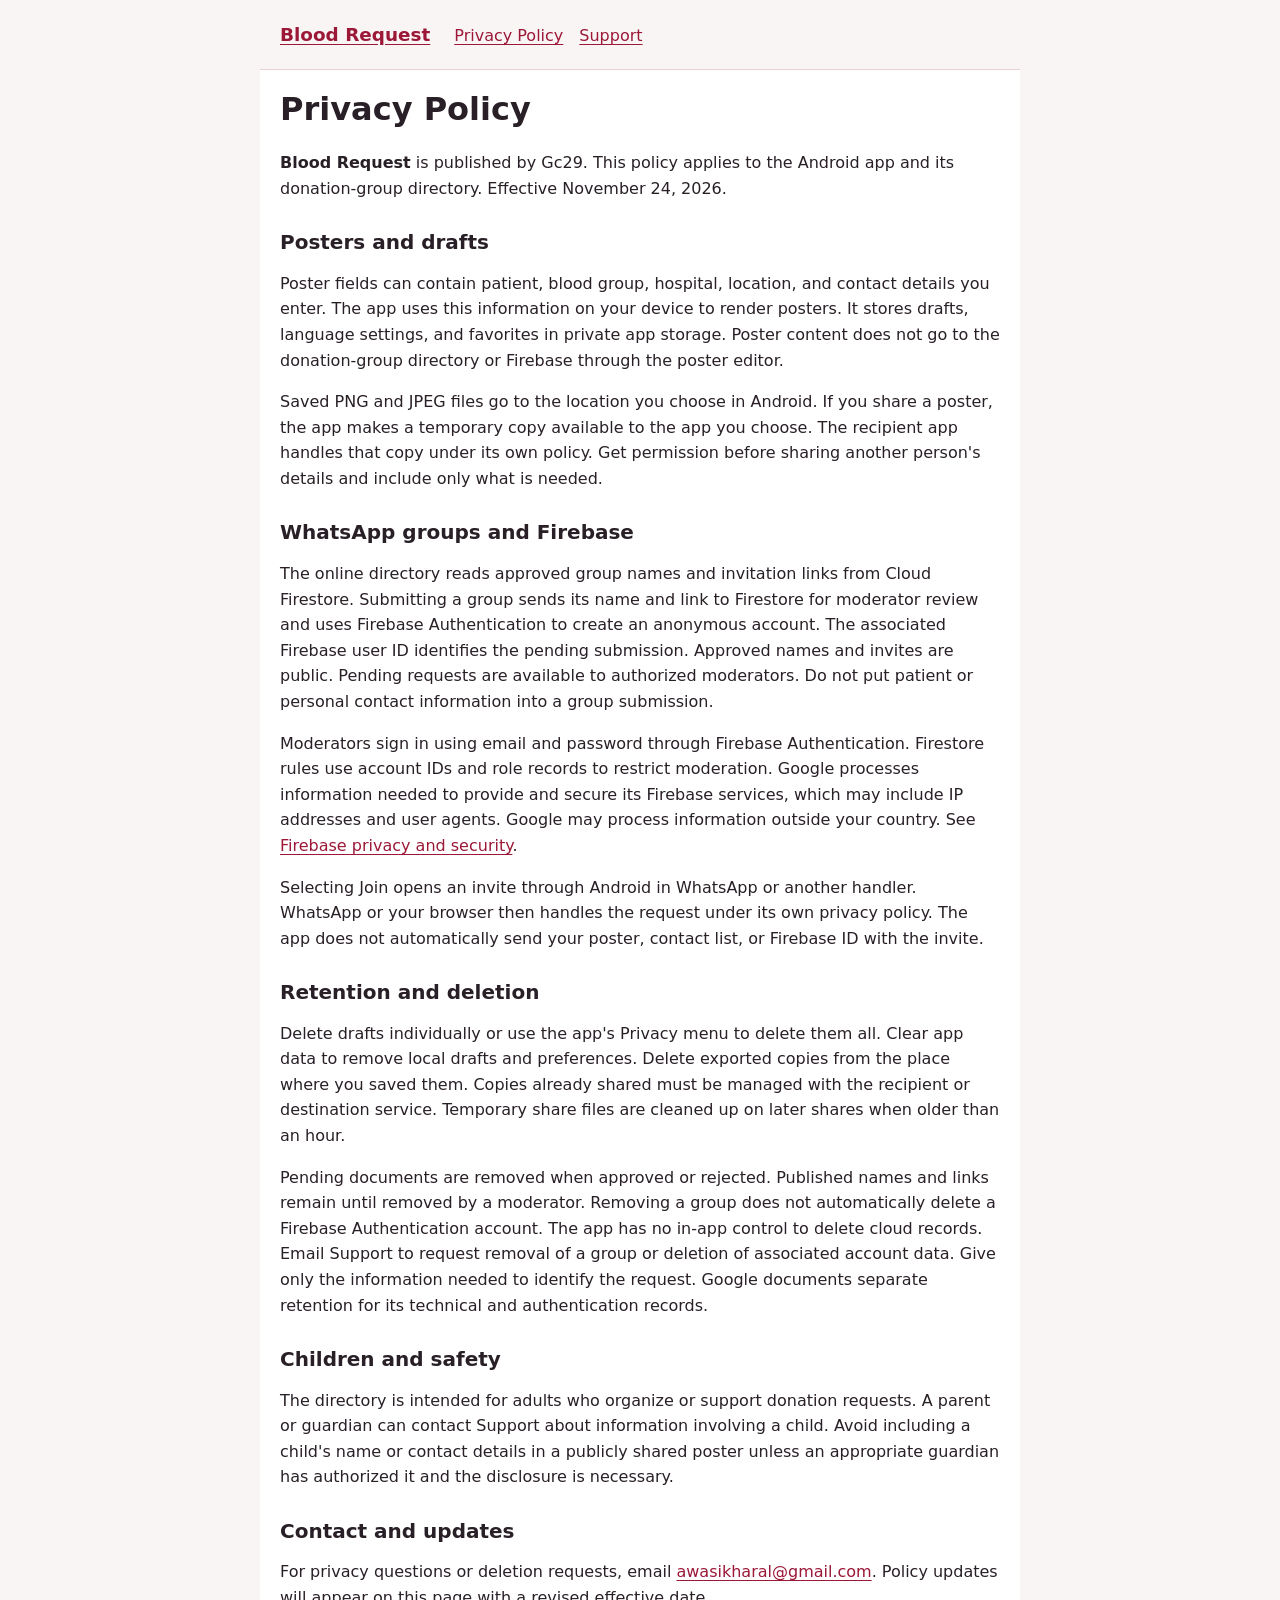
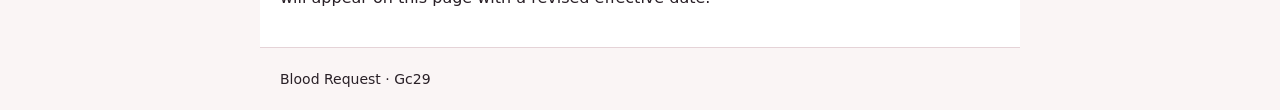
==== docs/privacy/index.html @ 8cca87ea "Rename to Blood Request and add launcher artwork and public pages [build-test-apk]" ====
<!doctype html>
<html lang="en">
<head>
  <meta charset="utf-8">
  <meta name="viewport" content="width=device-width, initial-scale=1">
  <title>Privacy Policy | Blood Request</title>
  <link rel="stylesheet" href="../site.css">
</head>
<body>
  <header>
    <a href="../">Blood Request</a>
    <nav aria-label="Primary">
      <a href="../privacy/">Privacy Policy</a>
      <a href="../support/">Support</a>
    </nav>
  </header>
  <main>
    <h1>Privacy Policy</h1>
    <p><strong>Blood Request</strong> is published by Gc29. This policy applies to the Android app and its donation-group directory. Effective November 24, 2026.</p>
<h2>Posters and drafts</h2>
<p>Poster fields can contain patient, blood group, hospital, location, and contact details you enter. The app uses this information on your device to render posters. It stores drafts, language settings, and favorites in private app storage. Poster content does not go to the donation-group directory or Firebase through the poster editor.</p>
<p>Saved PNG and JPEG files go to the location you choose in Android. If you share a poster, the app makes a temporary copy available to the app you choose. The recipient app handles that copy under its own policy. Get permission before sharing another person's details and include only what is needed.</p>
<h2>WhatsApp groups and Firebase</h2>
<p>The online directory reads approved group names and invitation links from Cloud Firestore. Submitting a group sends its name and link to Firestore for moderator review and uses Firebase Authentication to create an anonymous account. The associated Firebase user ID identifies the pending submission. Approved names and invites are public. Pending requests are available to authorized moderators. Do not put patient or personal contact information into a group submission.</p>
<p>Moderators sign in using email and password through Firebase Authentication. Firestore rules use account IDs and role records to restrict moderation. Google processes information needed to provide and secure its Firebase services, which may include IP addresses and user agents. Google may process information outside your country. See <a href="https://firebase.google.com/support/privacy">Firebase privacy and security</a>.</p>
<p>Selecting Join opens an invite through Android in WhatsApp or another handler. WhatsApp or your browser then handles the request under its own privacy policy. The app does not automatically send your poster, contact list, or Firebase ID with the invite.</p>
<h2>Retention and deletion</h2>
<p>Delete drafts individually or use the app's Privacy menu to delete them all. Clear app data to remove local drafts and preferences. Delete exported copies from the place where you saved them. Copies already shared must be managed with the recipient or destination service. Temporary share files are cleaned up on later shares when older than an hour.</p>
<p>Pending documents are removed when approved or rejected. Published names and links remain until removed by a moderator. Removing a group does not automatically delete a Firebase Authentication account. The app has no in-app control to delete cloud records. Email Support to request removal of a group or deletion of associated account data. Give only the information needed to identify the request. Google documents separate retention for its technical and authentication records.</p>
<h2>Children and safety</h2>
<p>The directory is intended for adults who organize or support donation requests. A parent or guardian can contact Support about information involving a child. Avoid including a child's name or contact details in a publicly shared poster unless an appropriate guardian has authorized it and the disclosure is necessary.</p>
<h2>Contact and updates</h2>
<p>For privacy questions or deletion requests, email <a href="mailto:awasikharal@gmail.com">awasikharal@gmail.com</a>. Policy updates will appear on this page with a revised effective date.</p>
  </main>
  <footer>Blood Request · Gc29</footer>
</body>
</html>
---- docs/site.css ----
:root {
  color-scheme: light dark;
  font: 100%/1.6 system-ui, sans-serif;
  --background: #faf5f5;
  --surface: #fff;
  --text: #292027;
  --accent: #9b1837;
  --border: #e5d3d7;
}
@media (prefers-color-scheme: dark) {
  :root { --background: #20191d; --surface: #2b2227; --text: #f5e9ed; --accent: #ff9fb5; --border: #553944; }
}
body { margin: 0; background: var(--background); color: var(--text); }
header, main, footer { max-width: 45rem; margin: auto; padding: 1.25rem; }
header { display: flex; flex-wrap: wrap; align-items: baseline; gap: 0.8rem 1.5rem; }
header > a { font-size: 1.15rem; font-weight: 750; }
nav { display: flex; flex-wrap: wrap; gap: 1rem; }
main { background: var(--surface); border-block: 1px solid var(--border); }
h1, h2 { line-height: 1.2; }
h1 { margin-top: 0; }
h2 { margin-top: 1.8rem; font-size: 1.25rem; }
a { color: var(--accent); text-underline-offset: 0.18em; overflow-wrap: anywhere; }
a:focus-visible { outline: 2px solid currentColor; outline-offset: 3px; }
footer { font-size: 0.875rem; }
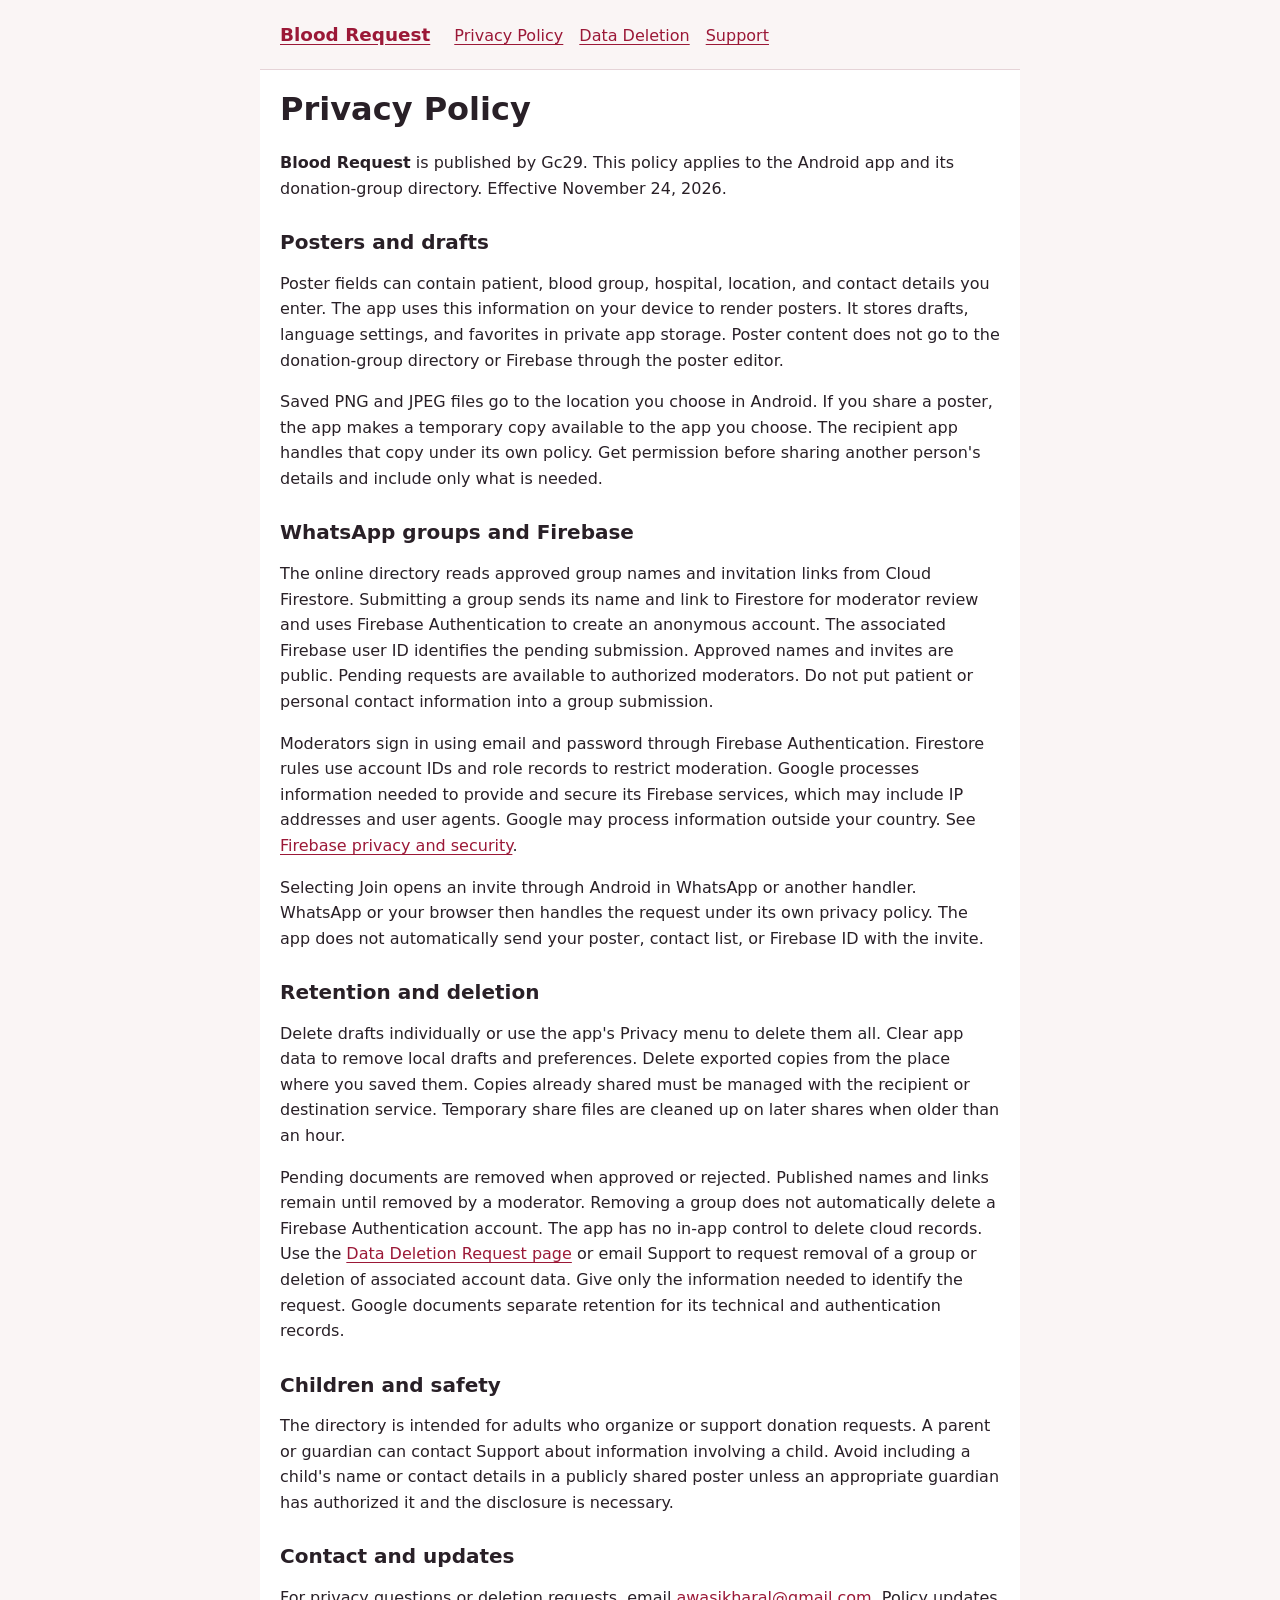
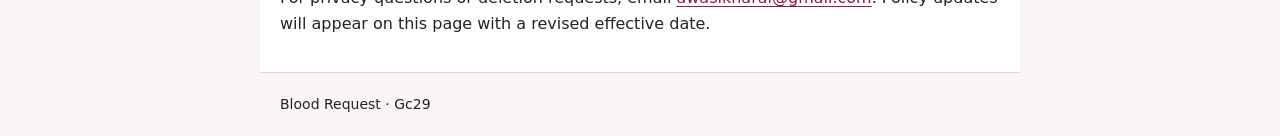
==== commit c862deed: "Link Blood Request data deletion instructions from public pages" ====
--- a/docs/privacy/index.html
+++ b/docs/privacy/index.html
@@ -11,6 +11,7 @@
     <a href="../">Blood Request</a>
     <nav aria-label="Primary">
       <a href="../privacy/">Privacy Policy</a>
+      <a href="../delete-data/">Data Deletion</a>
       <a href="../support/">Support</a>
     </nav>
   </header>
@@ -26,7 +27,7 @@
 <p>Selecting Join opens an invite through Android in WhatsApp or another handler. WhatsApp or your browser then handles the request under its own privacy policy. The app does not automatically send your poster, contact list, or Firebase ID with the invite.</p>
 <h2>Retention and deletion</h2>
 <p>Delete drafts individually or use the app's Privacy menu to delete them all. Clear app data to remove local drafts and preferences. Delete exported copies from the place where you saved them. Copies already shared must be managed with the recipient or destination service. Temporary share files are cleaned up on later shares when older than an hour.</p>
-<p>Pending documents are removed when approved or rejected. Published names and links remain until removed by a moderator. Removing a group does not automatically delete a Firebase Authentication account. The app has no in-app control to delete cloud records. Email Support to request removal of a group or deletion of associated account data. Give only the information needed to identify the request. Google documents separate retention for its technical and authentication records.</p>
+<p>Pending documents are removed when approved or rejected. Published names and links remain until removed by a moderator. Removing a group does not automatically delete a Firebase Authentication account. The app has no in-app control to delete cloud records. Use the <a href="../delete-data/">Data Deletion Request page</a> or email Support to request removal of a group or deletion of associated account data. Give only the information needed to identify the request. Google documents separate retention for its technical and authentication records.</p>
 <h2>Children and safety</h2>
 <p>The directory is intended for adults who organize or support donation requests. A parent or guardian can contact Support about information involving a child. Avoid including a child's name or contact details in a publicly shared poster unless an appropriate guardian has authorized it and the disclosure is necessary.</p>
 <h2>Contact and updates</h2>
